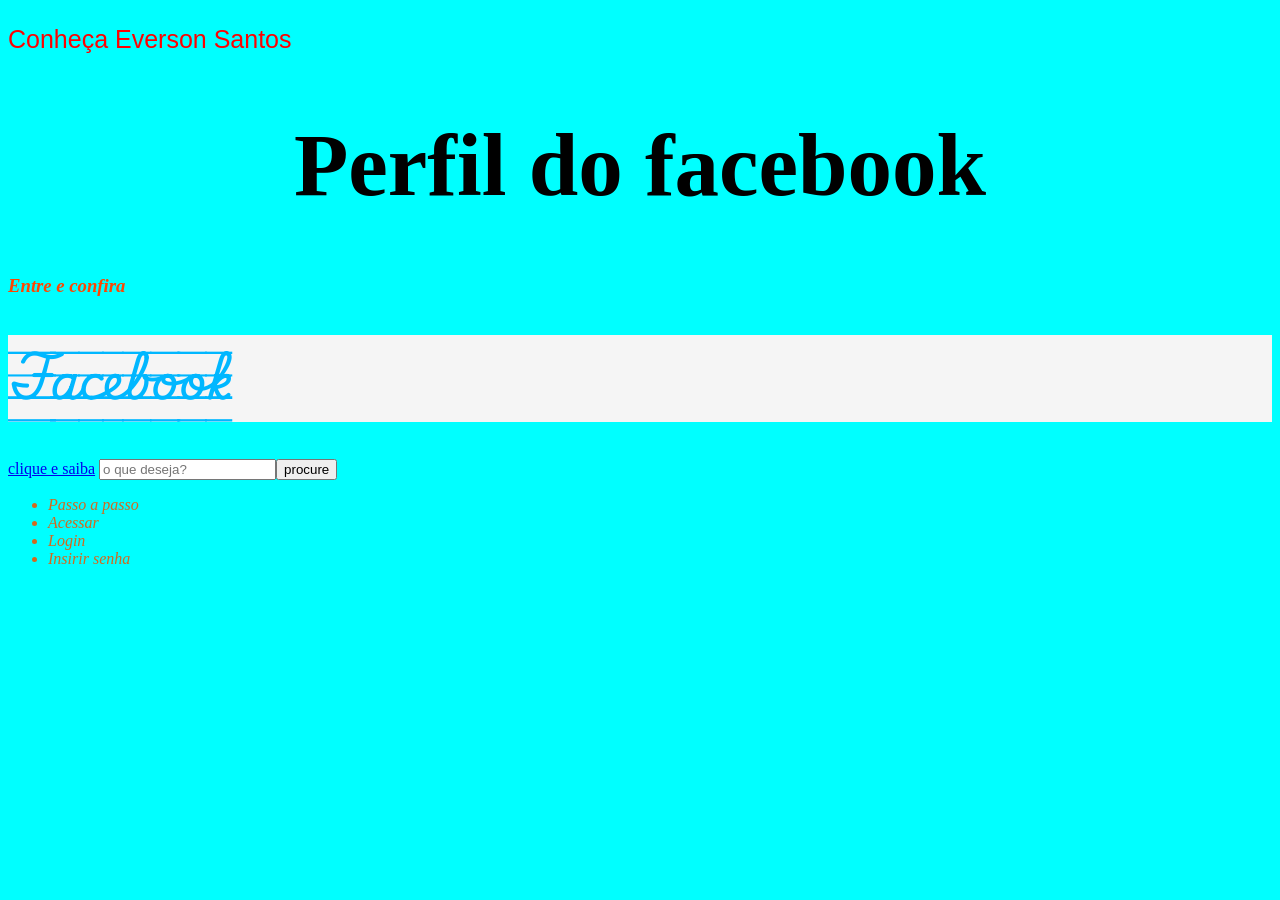
==== index.html @ 2e27da2f "meu primeiro commit" ====
<!DOCTYPE html>
<html lang="en">
<head>
    <meta charset="UTF-8">
    <meta name="viewport" content="width=device-width, initial-scale=1.0">
    <title>Document</title>
    <link rel="stylesheet" href="./formatação.css">
    <link rel="preconnect" href="https://fonts.googleapis.com">
<link rel="preconnect" href="https://fonts.gstatic.com" crossorigin>
<link href="https://fonts.googleapis.com/css2?family=Zeyada&display=swap" rel="stylesheet">
<link rel="preconnect" href="https://fonts.googleapis.com">
<link rel="preconnect" href="https://fonts.gstatic.com" crossorigin>
<link href="https://fonts.googleapis.com/css2?family=Redaction+70:ital,wght@0,400;0,700;1,400&display=swap" rel="stylesheet">
<link href="https://fonts.googleapis.com/css2?family=Playwrite+TZ+Guides&display=swap" rel="stylesheet">
<link href="https://fonts.googleapis.com/css2?family=Tiny5+Duo:ital,wght@0,100..900;1,100..900&display=swap" rel="stylesheet">
</head>
<body>
 

   <p class="ideia">Conheça Everson Santos</p> 
   
   <h1 class="perfil">Perfil do facebook</h1>
   <h3 class="entre">Entre e confira</h3>
   <h2 class="principal">Facebook</h2>
   <a href="https://www.facebook.com/everson.silva.14811692">clique e saiba</a>
   <input type="text" placeholder="o que deseja?"><button>procure</button>
   <ul class="lista">
    <li>Passo a passo</li>
        <li>Acessar</li>
    <li>Login</li>
    <li>Insirir senha</li>
    </ul>

   <img src="../perfil 2.jpg" alt="">

   
</body>
</html>
---- formatação.css ----
body{background-color: aqua;}
.ideia{color: red; font-size: 25px;font-family: "Redaction 70", sans-serif;}
.principal{color: rgb(0, 183, 255); font-size:45px ;background-color: whitesmoke; font-family: "Playwrite TZ Guides", cursive;}
.lista{color: chocolate; font-style: italic;}
.perfil{font-size: 89px;text-align: center;  }
.entre{font-style: oblique;font-style: italic;color: orangered;}
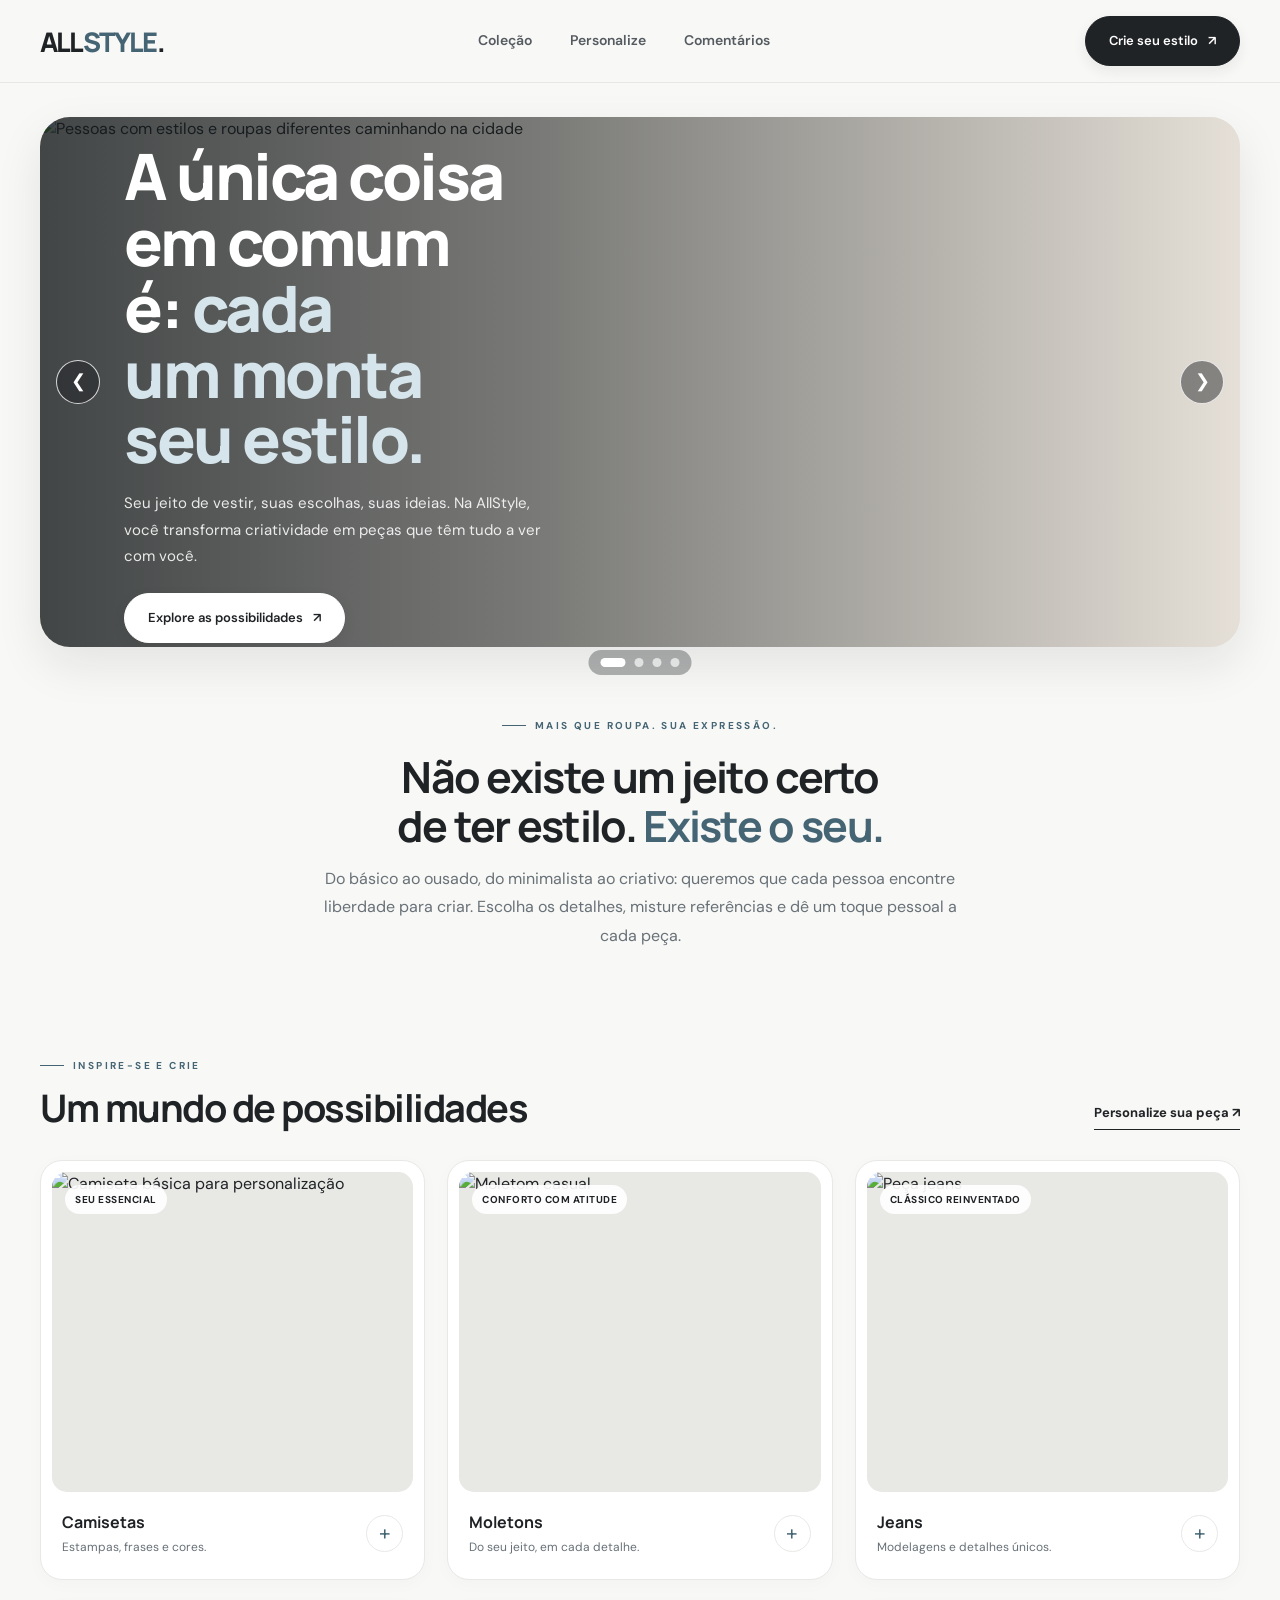
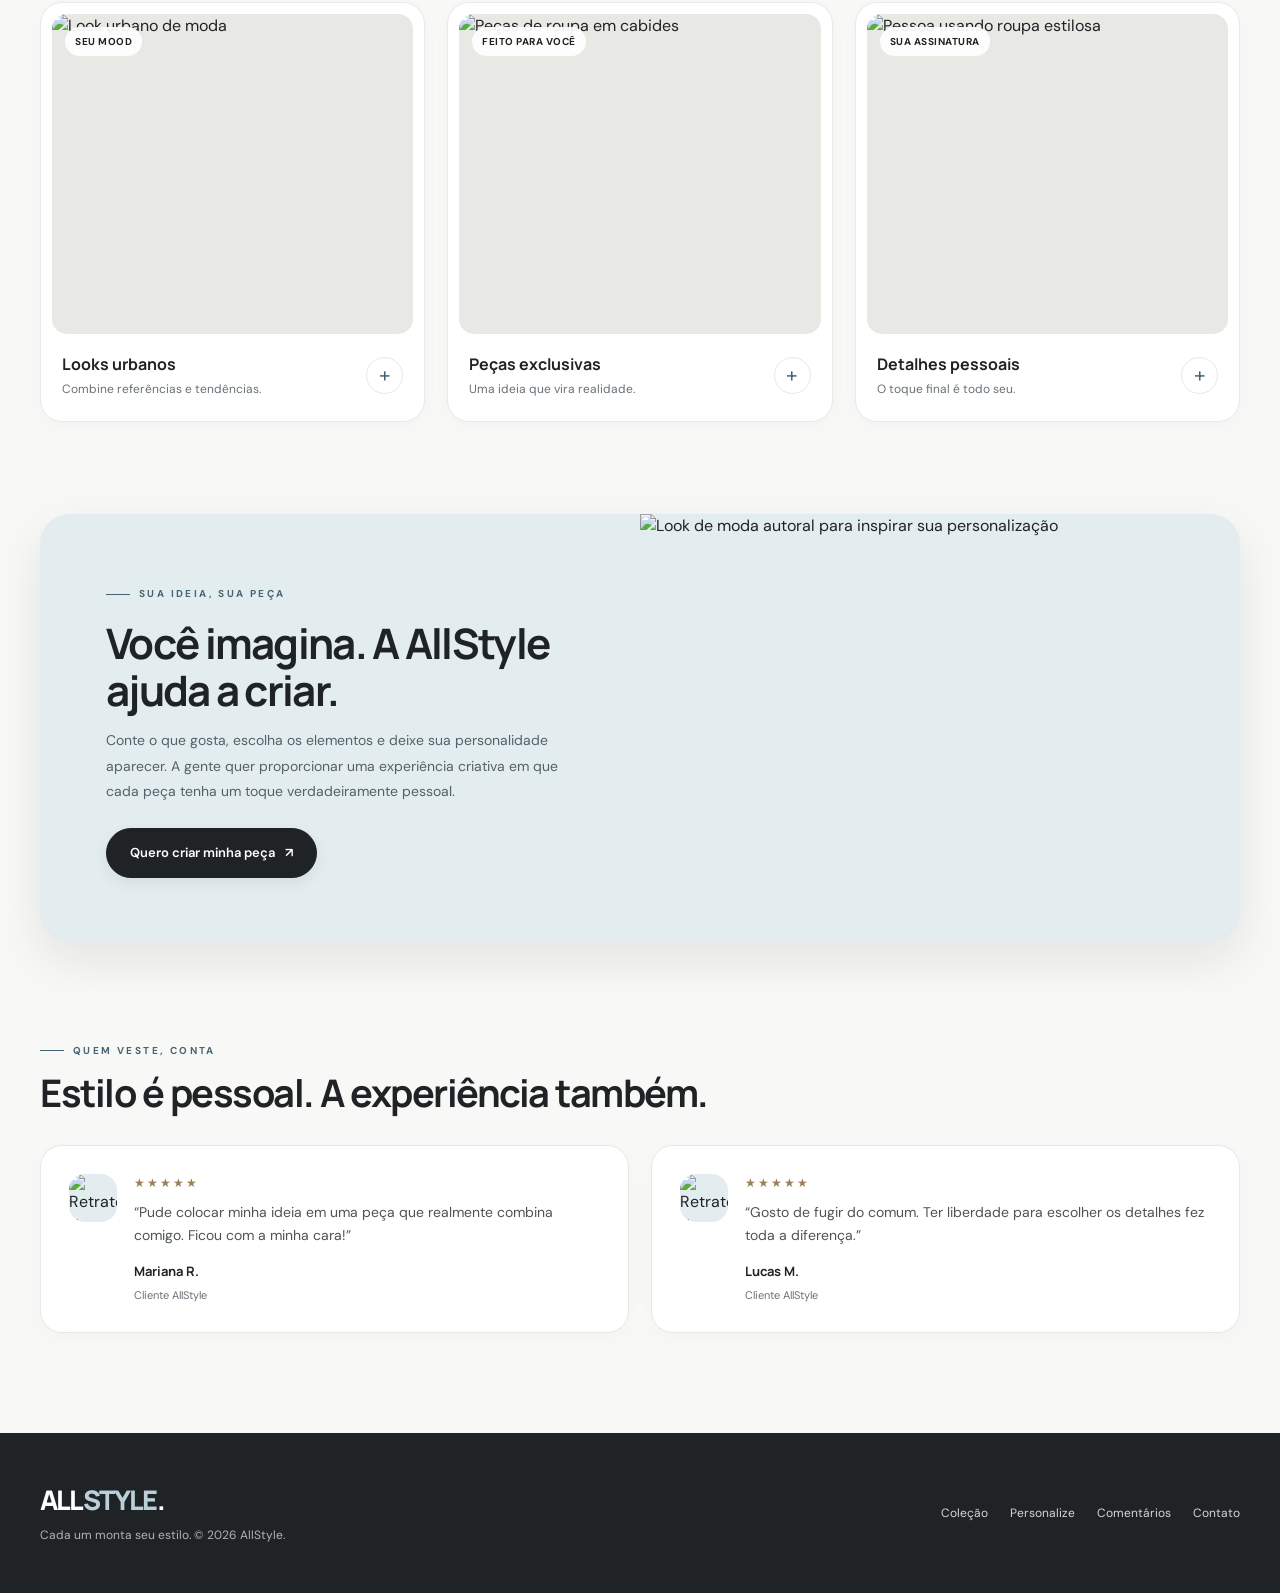
==== commit a31bd260: "mudança da pagina index" ====
--- a/index.html
+++ b/index.html
@@ -1,38 +1,621 @@
 <!DOCTYPE html>
-<html lang="en">
+<html lang="pt-BR">
 <head>
-    <meta charset="UTF-8">
-    <meta name="viewport" content="width=device-width, initial-scale=1.0">
-    <title>Document</title>
-    <link rel="stylesheet" href="./formatação.css">
-    <link rel="preconnect" href="https://fonts.googleapis.com">
-<link rel="preconnect" href="https://fonts.gstatic.com" crossorigin>
-<link href="https://fonts.googleapis.com/css2?family=Zeyada&display=swap" rel="stylesheet">
-<link rel="preconnect" href="https://fonts.googleapis.com">
-<link rel="preconnect" href="https://fonts.gstatic.com" crossorigin>
-<link href="https://fonts.googleapis.com/css2?family=Redaction+70:ital,wght@0,400;0,700;1,400&display=swap" rel="stylesheet">
-<link href="https://fonts.googleapis.com/css2?family=Playwrite+TZ+Guides&display=swap" rel="stylesheet">
-<link href="https://fonts.googleapis.com/css2?family=Tiny5+Duo:ital,wght@0,100..900;1,100..900&display=swap" rel="stylesheet">
+  <meta charset="UTF-8">
+  <meta name="viewport" content="width=device-width, initial-scale=1.0">
+  <meta name="description" content="Na AllStyle, cada um monta seu estilo. Crie roupas personalizadas com a sua identidade.">
+  <title>AllStyle — Cada um monta seu estilo</title>
+  <link rel="preconnect" href="https://fonts.googleapis.com">
+  <link rel="preconnect" href="https://fonts.gstatic.com" crossorigin>
+  <link href="https://fonts.googleapis.com/css2?family=DM+Sans:wght@400;500;600;700&family=Manrope:wght@400;500;600;700;800&display=swap" rel="stylesheet">
+  <style>
+    :root {
+      --ink: #202326;
+      --muted: #73787d;
+      --paper: #f7f6f3;
+      --white: #fff;
+      --line: #e7e5e0;
+      --blue: #dce8ed;
+      --blue-deep: #526d7a;
+      --radius: 22px;
+      --shadow: 0 14px 40px rgba(31, 38, 42, .07);
+    }
+    * { box-sizing: border-box; }
+    html { scroll-behavior: smooth; }
+    body { margin: 0; background: var(--paper); color: var(--ink); font-family: "DM Sans", sans-serif; }
+    a { color: inherit; text-decoration: none; }
+    button { font: inherit; }
+    .container { width: min(1160px, calc(100% - 48px)); margin: 0 auto; }
+    header { position: sticky; top: 0; z-index: 20; background: rgba(247,246,243,.92); backdrop-filter: blur(14px); border-bottom: 1px solid rgba(32,35,38,.07); }
+    .nav { height: 78px; display: flex; align-items: center; justify-content: space-between; }
+    .brand { font: 800 25px "Manrope", sans-serif; letter-spacing: -1.5px; }
+    .brand span { color: var(--blue-deep); }
+    .nav-links { display: flex; align-items: center; gap: 34px; color: #555b60; font-size: 14px; }
+    .nav-links a:hover { color: var(--blue-deep); }
+    .nav-cta, .button { display: inline-flex; align-items: center; justify-content: center; gap: 10px; padding: 13px 21px; border-radius: 999px; background: var(--ink); color: white; border: 1px solid var(--ink); font-weight: 600; font-size: 13px; transition: .2s ease; cursor: pointer; }
+    .nav-cta:hover, .button:hover { background: var(--blue-deep); border-color: var(--blue-deep); transform: translateY(-2px); }
+    .menu-toggle { display: none; border: 0; background: transparent; font-size: 25px; cursor: pointer; }
+    .hero { padding: 54px 0 74px; }
+    .hero-panel { min-height: 480px; overflow: hidden; position: relative; display: flex; align-items: center; border-radius: 30px; background: #d9e0df; box-shadow: var(--shadow); }
+    .hero-image { position: absolute; inset: 0; width: 100%; height: 100%; object-fit: cover; object-position: center 43%; }
+    .hero-panel::after { content: ""; position: absolute; inset: 0; background: linear-gradient(90deg, rgba(18,24,27,.78) 0%, rgba(18,24,27,.52) 43%, rgba(18,24,27,.04) 100%); }
+    .hero-content { position: relative; z-index: 1; max-width: 600px; padding: 65px 7%; color: white; }
+    .eyebrow { display: inline-flex; align-items: center; gap: 9px; text-transform: uppercase; letter-spacing: 2.4px; font-size: 10px; font-weight: 700; }
+    .eyebrow::before { content: ""; width: 24px; height: 1px; background: currentColor; }
+    h1, h2, h3, p { margin-top: 0; }
+    h1 { font: 800 clamp(42px, 6vw, 68px)/1.03 "Manrope", sans-serif; letter-spacing: -3px; margin: 22px 0 18px; }
+    h1 em { font-style: normal; color: #d5e5eb; }
+    .hero-content p { max-width: 445px; color: rgba(255,255,255,.85); line-height: 1.75; font-size: 15px; margin-bottom: 28px; }
+    .button.light { background: white; color: var(--ink); border-color: white; }
+    .button.light:hover { background: var(--blue); border-color: var(--blue); }
+    .hero-note { display: inline-block; margin-left: 15px; color: rgba(255,255,255,.8); font-size: 12px; }
+    .intro { padding: 8px 0 66px; text-align: center; }
+    .intro .eyebrow { color: var(--blue-deep); }
+    .intro h2 { max-width: 780px; margin: 18px auto 14px; font: 700 clamp(29px, 4vw, 43px)/1.15 "Manrope", sans-serif; letter-spacing: -1.7px; }
+    .intro h2 span { color: var(--blue-deep); }
+    .intro p { max-width: 650px; margin: 0 auto; color: var(--muted); line-height: 1.8; font-size: 15px; }
+    .section-head { display: flex; align-items: end; justify-content: space-between; gap: 20px; margin-bottom: 25px; }
+    .section-head .eyebrow { color: var(--blue-deep); }
+    h2.section-title { font: 700 clamp(28px, 3.5vw, 38px)/1.15 "Manrope", sans-serif; letter-spacing: -1.5px; margin: 12px 0 0; }
+    .section-link { font-size: 13px; font-weight: 700; border-bottom: 1px solid var(--ink); padding-bottom: 5px; white-space: nowrap; }
+    .products { padding: 30px 0 84px; }
+    .product-grid { display: grid; grid-template-columns: repeat(3, 1fr); gap: 20px; }
+    .product-card { background: var(--white); border: 1px solid var(--line); border-radius: 20px; padding: 10px; transition: .25s ease; }
+    .product-card:hover { transform: translateY(-5px); box-shadow: var(--shadow); }
+    .product-photo { height: 285px; border-radius: 14px; overflow: hidden; position: relative; background: #e8e8e5; }
+    .product-photo img { width: 100%; height: 100%; object-fit: cover; transition: transform .5s ease; }
+    .product-card:hover .product-photo img { transform: scale(1.04); }
+    .tag { position: absolute; left: 13px; top: 13px; background: rgba(255,255,255,.92); padding: 7px 10px; border-radius: 99px; font-size: 10px; font-weight: 700; letter-spacing: .5px; text-transform: uppercase; }
+    .product-info { padding: 16px 11px 13px; display: flex; justify-content: space-between; align-items: center; gap: 12px; }
+    .product-info h3 { font: 700 16px "Manrope", sans-serif; margin: 0 0 5px; }
+    .product-info p { color: var(--muted); font-size: 12px; margin: 0; }
+    .plus { width: 37px; height: 37px; border-radius: 50%; border: 1px solid var(--line); display: grid; place-items: center; font-size: 21px; flex: 0 0 auto; }
+    .custom { padding: 0 0 86px; }
+    .custom-panel { display: grid; grid-template-columns: 1fr 1fr; background: var(--blue); border-radius: 28px; overflow: hidden; min-height: 365px; }
+    .custom-copy { padding: 58px 10%; align-self: center; }
+    .custom-copy .eyebrow { color: var(--blue-deep); }
+    .custom-copy h2 { font: 700 clamp(30px, 4vw, 42px)/1.12 "Manrope", sans-serif; letter-spacing: -1.7px; margin: 18px 0 14px; }
+    .custom-copy p { color: #53616a; line-height: 1.8; font-size: 14px; margin-bottom: 24px; }
+    .custom-image { min-height: 330px; }
+    .custom-image img { width: 100%; height: 100%; object-fit: cover; display: block; }
+    .reviews { padding: 0 0 90px; }
+    .review-grid { display: grid; grid-template-columns: repeat(2, 1fr); gap: 18px; }
+    .review { background: white; border: 1px solid var(--line); border-radius: 20px; padding: 24px; display: flex; align-items: flex-start; gap: 17px; }
+    .avatar { width: 48px; height: 48px; border-radius: 15px; object-fit: cover; background: var(--blue); flex: 0 0 auto; }
+    .stars { color: #9a8054; letter-spacing: 2px; font-size: 12px; margin-bottom: 9px; }
+    .review blockquote { margin: 0 0 12px; color: #4d5357; line-height: 1.65; font-size: 14px; }
+    .review strong { font: 700 13px "Manrope", sans-serif; }
+    .review small { display: block; color: var(--muted); font-size: 11px; margin-top: 3px; }
+    footer { background: #202326; color: white; padding: 38px 0; }
+    .footer-inner { display: flex; justify-content: space-between; align-items: center; gap: 20px; }
+    footer .brand span { color: #b9d0d9; }
+    footer p { color: #aeb4b7; font-size: 12px; margin: 8px 0 0; }
+    .footer-links { display: flex; gap: 22px; color: #d3d7d9; font-size: 12px; }
+    @media (max-width: 760px) {
+      .container { width: min(100% - 32px, 560px); }
+      .nav { height: 68px; }
+      .menu-toggle { display: block; }
+      .nav-cta { display: none; }
+      .nav-links { display: none; position: absolute; top: 68px; left: 0; right: 0; padding: 20px 24px 25px; background: var(--paper); border-bottom: 1px solid var(--line); flex-direction: column; align-items: flex-start; gap: 18px; }
+      .nav-links.open { display: flex; }
+      .hero { padding: 25px 0 52px; }
+      .hero-panel { min-height: 560px; align-items: end; border-radius: 22px; }
+      .hero-image { object-position: 58% center; }
+      .hero-panel::after { background: linear-gradient(0deg, rgba(18,24,27,.86), rgba(18,24,27,.08) 100%); }
+      .hero-content { padding: 38px 26px; }
+      h1 { letter-spacing: -2px; }
+      .hero-note { display: block; margin: 13px 0 0; }
+      .intro { padding-bottom: 48px; }
+      .section-head { align-items: flex-start; flex-direction: column; }
+      .product-grid { grid-template-columns: repeat(2, 1fr); gap: 12px; }
+      .product-photo { height: 220px; }
+      .product-info { padding: 13px 6px 9px; }
+      .product-info h3 { font-size: 13px; }
+      .product-info p { font-size: 11px; }
+      .plus { width: 31px; height: 31px; }
+      .custom { padding-bottom: 60px; }
+      .custom-panel { grid-template-columns: 1fr; }
+      .custom-copy { padding: 38px 28px; }
+      .custom-image { min-height: 260px; max-height: 310px; }
+      .review-grid { grid-template-columns: 1fr; }
+      .reviews { padding-bottom: 60px; }
+      .footer-inner { align-items: flex-start; flex-direction: column; }
+      .footer-links { flex-wrap: wrap; }
+    }
+    @media (max-width: 390px) {
+      .product-photo { height: 180px; }
+      .product-grid { gap: 9px; }
+    }
+  </style>
+
+  <style id="allstyle-responsive-refinement">
+    :root {
+      --ink: #202326;
+      --muted: #687177;
+      --paper: #f8f8f6;
+      --line: #e8e9e7;
+      --blue: #e3edf0;
+      --blue-deep: #456574;
+      --radius: 24px;
+      --shadow: 0 18px 48px rgba(24, 34, 39, .09);
+    }
+    body { background: var(--paper); line-height: 1.55; }
+    .container { width: min(1200px, calc(100% - 64px)); }
+    header { background: rgba(248,248,246,.94); border-bottom-color: rgba(32,35,38,.08); }
+    .nav { min-height: 82px; }
+    .brand { font-size: 27px; letter-spacing: -1.8px; }
+    .nav-links { gap: clamp(18px, 3vw, 38px); font-weight: 600; }
+    .nav-links a { transition: color .2s ease; }
+    .nav-cta, .button { min-height: 48px; padding: 14px 23px; box-shadow: 0 5px 14px rgba(32,35,38,.08); }
+    .hero { padding-top: 42px; padding-bottom: 70px; }
+    #allstyleHeroCarousel .ash-viewport {
+      border-radius: 30px;
+      overflow: hidden;
+      box-shadow: var(--shadow);
+      background: #d9e0df;
+      isolation: isolate;
+    }
+    #allstyleHeroCarousel .ash-slide { min-height: 530px; }
+    #allstyleHeroCarousel .ash-slide-image { filter: saturate(.91); }
+    #allstyleHeroCarousel .ash-main-overlay { max-width: 660px; padding: 72px 7%; }
+    #allstyleHeroCarousel .ash-main-overlay h1 { max-width: 630px; text-wrap: balance; }
+    #allstyleHeroCarousel .ash-main-overlay p { font-size: 16px; }
+    #allstyleHeroCarousel .ash-arrow {
+      width: 46px; height: 46px; backdrop-filter: blur(8px);
+      border-color: rgba(255,255,255,.65);
+    }
+    #allstyleHeroCarousel .ash-dots { bottom: 24px; }
+    .intro { padding: 0 0 78px; }
+    .intro h2 { text-wrap: balance; }
+    .intro p { font-size: 16px; }
+    .products { padding: 20px 0 92px; }
+    .section-head { margin-bottom: 30px; }
+    .product-grid { grid-template-columns: repeat(3, minmax(0, 1fr)); gap: 22px; }
+    .product-card {
+      padding: 11px; border-radius: 22px;
+      box-shadow: 0 4px 18px rgba(24,34,39,.025);
+    }
+    .product-photo { height: clamp(230px, 25vw, 330px); border-radius: 15px; }
+    .product-info { min-height: 76px; padding: 16px 10px 9px; }
+    .product-info h3 { font-size: 16px; }
+    .product-info p { line-height: 1.5; }
+    .plus { transition: .2s ease; color: var(--blue-deep); }
+    .product-card:hover .plus { background: var(--blue-deep); color: white; border-color: var(--blue-deep); }
+    .custom { padding-bottom: 92px; }
+    .custom-panel { border-radius: 30px; box-shadow: var(--shadow); }
+    .custom-copy { padding: 64px 11%; }
+    .custom-image { min-height: 420px; }
+    .custom-image img { min-height: 420px; }
+    .reviews { padding-bottom: 100px; }
+    .review-grid { gap: 22px; }
+    .review { border-radius: 22px; padding: 28px; box-shadow: 0 5px 20px rgba(24,34,39,.025); }
+    .avatar { border-radius: 16px; }
+    footer { padding: 48px 0; }
+    .footer-links a { transition: color .2s ease; }
+    .footer-links a:hover { color: #b9d0d9; }
+    a:focus-visible, button:focus-visible {
+      outline: 3px solid #7896a3; outline-offset: 4px;
+    }
+    @media (max-width: 900px) {
+      .container { width: min(100% - 44px, 760px); }
+      .nav { min-height: 74px; }
+      .nav-links { gap: 18px; }
+      .product-grid { grid-template-columns: repeat(2, minmax(0, 1fr)); gap: 17px; }
+      .product-photo { height: clamp(230px, 38vw, 320px); }
+      .custom-copy { padding: 44px 8%; }
+      .custom-image, .custom-image img { min-height: 360px; }
+    }
+    @media (max-width: 760px) {
+      .container { width: calc(100% - 34px); }
+      .nav { min-height: 68px; }
+      .brand { font-size: 24px; }
+      .nav-links {
+        top: 68px; padding: 22px 25px 25px;
+        box-shadow: 0 18px 24px rgba(24,34,39,.08);
+      }
+      .nav-links a { width: 100%; padding: 5px 0; }
+      .hero { padding: 22px 0 48px; }
+      #allstyleHeroCarousel .ash-viewport { border-radius: 22px; }
+      #allstyleHeroCarousel .ash-slide { min-height: 0; height: clamp(500px, 125vw, 650px); }
+      #allstyleHeroCarousel .ash-slide-image { object-fit: cover; }
+      #allstyleHeroCarousel .ash-slide:not(.ash-slide-main) .ash-slide-image { object-fit: contain; background: #e8e8e5; }
+      #allstyleHeroCarousel .ash-main-overlay {
+        padding: 30px 25px 58px;
+        max-width: 100%;
+      }
+      #allstyleHeroCarousel .ash-main-overlay h1 {
+        font-size: clamp(35px, 9vw, 49px);
+        line-height: 1.06; letter-spacing: -1.8px;
+        margin: 17px 0 14px;
+      }
+      #allstyleHeroCarousel .ash-main-overlay p { font-size: 14px; line-height: 1.65; margin-bottom: 20px; }
+      #allstyleHeroCarousel .ash-main-overlay .button { width: 100%; }
+      #allstyleHeroCarousel .ash-main-overlay .hero-note { margin: 12px 0 0; font-size: 11px; }
+      #allstyleHeroCarousel .ash-arrow { top: 48%; width: 36px; height: 36px; }
+      #allstyleHeroCarousel .ash-prev { left: 10px; }
+      #allstyleHeroCarousel .ash-next { right: 10px; }
+      #allstyleHeroCarousel .ash-dots { bottom: 16px; }
+      .intro { padding: 0 0 55px; }
+      .intro h2 { font-size: clamp(28px, 7vw, 37px); letter-spacing: -1.2px; }
+      .intro p { font-size: 14px; line-height: 1.75; }
+      .products { padding: 10px 0 65px; }
+      .section-head { gap: 14px; margin-bottom: 22px; }
+      h2.section-title { font-size: clamp(27px, 6.5vw, 34px); }
+      .section-link { font-size: 12px; }
+      .product-grid { gap: 12px; }
+      .product-card { padding: 8px; border-radius: 17px; }
+      .product-photo { height: clamp(175px, 48vw, 260px); border-radius: 12px; }
+      .tag { top: 9px; left: 9px; font-size: 9px; padding: 6px 8px; }
+      .product-info { min-height: 74px; padding: 12px 5px 7px; gap: 6px; }
+      .product-info h3 { font-size: 13px; line-height: 1.25; }
+      .product-info p { font-size: 10px; line-height: 1.4; }
+      .plus { width: 29px; height: 29px; font-size: 18px; }
+      .custom { padding-bottom: 65px; }
+      .custom-panel { border-radius: 22px; }
+      .custom-copy { padding: 35px 25px 32px; }
+      .custom-copy h2 { font-size: clamp(29px, 7vw, 37px); }
+      .custom-copy p { font-size: 13px; line-height: 1.7; }
+      .custom-copy .button { width: 100%; }
+      .custom-image, .custom-image img { min-height: 0; height: 280px; }
+      .reviews { padding-bottom: 68px; }
+      .review-grid { grid-template-columns: 1fr; gap: 13px; }
+      .review { padding: 21px; gap: 13px; border-radius: 18px; }
+      .avatar { width: 43px; height: 43px; }
+      .review blockquote { font-size: 13px; }
+      .footer-inner { gap: 25px; }
+      .footer-links { gap: 14px 20px; line-height: 1.8; }
+    }
+    @media (max-width: 390px) {
+      .container { width: calc(100% - 28px); }
+      #allstyleHeroCarousel .ash-slide { height: 500px; }
+      #allstyleHeroCarousel .ash-main-overlay { padding-left: 20px; padding-right: 20px; }
+      .product-grid { gap: 9px; }
+      .product-photo { height: 165px; }
+      .product-info p { font-size: 9px; }
+      .tag { font-size: 8px; }
+    }
+    @media (prefers-reduced-motion: reduce) {
+      *, *::before, *::after { scroll-behavior: auto !important; transition-duration: .01ms !important; }
+    }
+  </style>
+
 </head>
 <body>
- 
-
-   <p class="ideia">Conheça Everson Santos</p> 
-   
-   <h1 class="perfil">Perfil do facebook</h1>
-   <h3 class="entre">Entre e confira</h3>
-   <h2 class="principal">Facebook</h2>
-   <a href="https://www.facebook.com/everson.silva.14811692">clique e saiba</a>
-   <input type="text" placeholder="o que deseja?"><button>procure</button>
-   <ul class="lista">
-    <li>Passo a passo</li>
-        <li>Acessar</li>
-    <li>Login</li>
-    <li>Insirir senha</li>
-    </ul>
-
-   <img src="../perfil 2.jpg" alt="">
-
-   
+  <header>
+    <div class="container nav">
+      <a class="brand" href="#inicio" aria-label="AllStyle início">ALL<span>STYLE</span>.</a>
+      <nav class="nav-links" id="navLinks" aria-label="Navegação principal">
+        <a href="#colecao">Coleção</a>
+        <a href="#personalize">Personalize</a>
+        <a href="#comentarios">Comentários</a>
+      </nav>
+      <a class="nav-cta" href="#personalize">Crie seu estilo <span>↗</span></a>
+      <button class="menu-toggle" id="menuToggle" aria-label="Abrir menu" aria-expanded="false">☰</button>
+    </div>
+  </header>
+
+  <main id="inicio">
+    <!-- HERO PRINCIPAL EM CARROSSEL: as quatro imagens ficam na mesma seção -->
+    <section class="hero container" id="allstyleHeroCarousel">
+      <div class="ash-viewport">
+        <div class="ash-track">
+          <article class="ash-slide ash-slide-main" aria-hidden="false">
+            <img class="ash-slide-image" src="https://images.unsplash.com/photo-1483985988355-763728e1935b?auto=format&fit=crop&w=1800&q=85" alt="Pessoas com estilos e roupas diferentes caminhando na cidade">
+            <div class="ash-main-overlay">
+              <span class="eyebrow">Vista sua identidade</span>
+              <h1>A única coisa em comum é: <em>cada um monta seu estilo.</em></h1>
+              <p>Seu jeito de vestir, suas escolhas, suas ideias. Na AllStyle, você transforma criatividade em peças que têm tudo a ver com você.</p>
+              <a class="button light" href="#colecao">Explore as possibilidades <span>↗</span></a>
+              <span class="hero-note">Roupas personalizadas, do seu jeito.</span>
+            </div>
+          </article>
+          <article class="ash-slide" aria-hidden="true">
+            <img class="ash-slide-image" src="[data-uri]